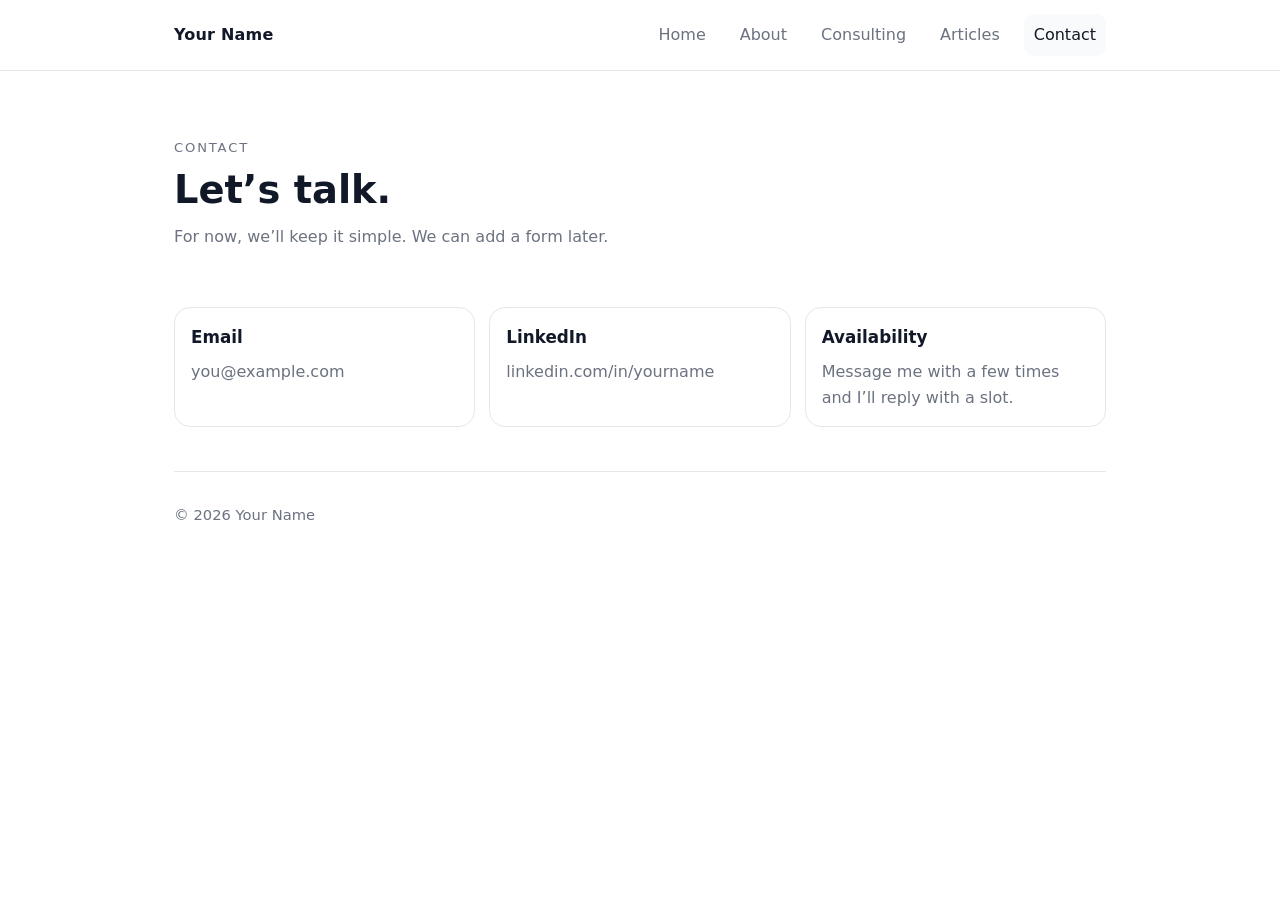
==== contact.html @ c05986ee "Create contact.html" ====
<!doctype html>
<html lang="en">
<head>
  <meta charset="utf-8" />
  <meta name="viewport" content="width=device-width, initial-scale=1" />
  <title>Contact — Your Name</title>
  <link rel="stylesheet" href="style.css" />
</head>
<body>
  <header class="header">
    <div class="container header-inner">
      <div class="brand"><a href="index.html">Your Name</a></div>
      <nav class="nav">
        <a href="index.html">Home</a>
        <a href="about.html">About</a>
        <a href="consulting.html">Consulting</a>
        <a href="articles.html">Articles</a>
        <a class="active" href="contact.html">Contact</a>
      </nav>
    </div>
  </header>

  <main class="container">
    <section class="hero">
      <p class="kicker">Contact</p>
      <h1>Let’s talk.</h1>
      <p class="subtitle">For now, we’ll keep it simple. We can add a form later.</p>
    </section>

    <section class="grid">
      <div class="card">
        <h2>Email</h2>
        <p><a href="mailto:you@example.com">you@example.com</a></p>
      </div>
      <div class="card">
        <h2>LinkedIn</h2>
        <p><a href="#">linkedin.com/in/yourname</a></p>
      </div>
      <div class="card">
        <h2>Availability</h2>
        <p>Message me with a few times and I’ll reply with a slot.</p>
      </div>
    </section>

    <footer class="footer">
      <p>© <span id="year"></span> Your Name</p>
    </footer>
  </main>

  <script>
    document.getElementById("year").textContent = new Date().getFullYear();
  </script>
</body>
</html>
---- style.css ----
:root{
  --text:#111827;
  --muted:#6B7280;
  --line:#E5E7EB;
  --bg:#FFFFFF;
  --soft:#F9FAFB;
  --max: 980px;
}

*{ box-sizing:border-box; }
html,body{ margin:0; padding:0; }
body{
  font-family: ui-sans-serif, system-ui, -apple-system, Segoe UI, Roboto, Arial;
  color: var(--text);
  background: var(--bg);
  line-height: 1.6;
}

a{ color: inherit; text-decoration: none; }
a:hover{ text-decoration: underline; }

.container{ max-width: var(--max); margin: 0 auto; padding: 24px; }

.header{
  border-bottom: 1px solid var(--line);
  background: var(--bg);
}
.header-inner{
  display:flex;
  align-items:center;
  justify-content:space-between;
  gap:16px;
  padding: 14px 24px;
}
.brand{
  font-weight: 700;
  letter-spacing: .2px;
}
.nav{ display:flex; gap:14px; flex-wrap:wrap; justify-content:flex-end; }
.nav a{
  color: var(--muted);
  padding: 8px 10px;
  border-radius: 10px;
}
.nav a.active, .nav a:hover{
  color: var(--text);
  background: var(--soft);
  text-decoration:none;
}

.hero{ padding: 42px 0 18px; }
.kicker{
  color: var(--muted);
  text-transform: uppercase;
  letter-spacing: .14em;
  font-size: .82rem;
  margin: 0 0 10px;
}
h1{
  font-size: clamp(2rem, 3vw, 2.75rem);
  line-height: 1.15;
  margin: 0 0 12px;
}
.subtitle{
  color: var(--muted);
  max-width: 70ch;
  margin: 0 0 18px;
}

.actions{ display:flex; gap:12px; flex-wrap:wrap; margin: 18px 0 6px; }
.button{
  display:inline-block;
  padding: 10px 14px;
  border-radius: 12px;
  border: 1px solid var(--line);
  background: var(--text);
  color: white;
  font-weight: 600;
}
.button.secondary{
  background: var(--bg);
  color: var(--text);
}
.button:hover{ text-decoration:none; opacity:.92; }

.grid{
  display:grid;
  gap:14px;
  grid-template-columns: repeat(12, 1fr);
  margin: 22px 0 44px;
}
.card{
  grid-column: span 12;
  border: 1px solid var(--line);
  border-radius: 16px;
  padding: 16px;
  background: var(--bg);
}
.card h2{ margin: 0 0 8px; font-size: 1.05rem; }
.card p{ margin: 0; color: var(--muted); }

@media (min-width: 860px){
  .card{ grid-column: span 4; }
}

.footer{
  border-top: 1px solid var(--line);
  margin-top: 34px;
  padding-top: 16px;
  color: var(--muted);
  font-size: .92rem;
}
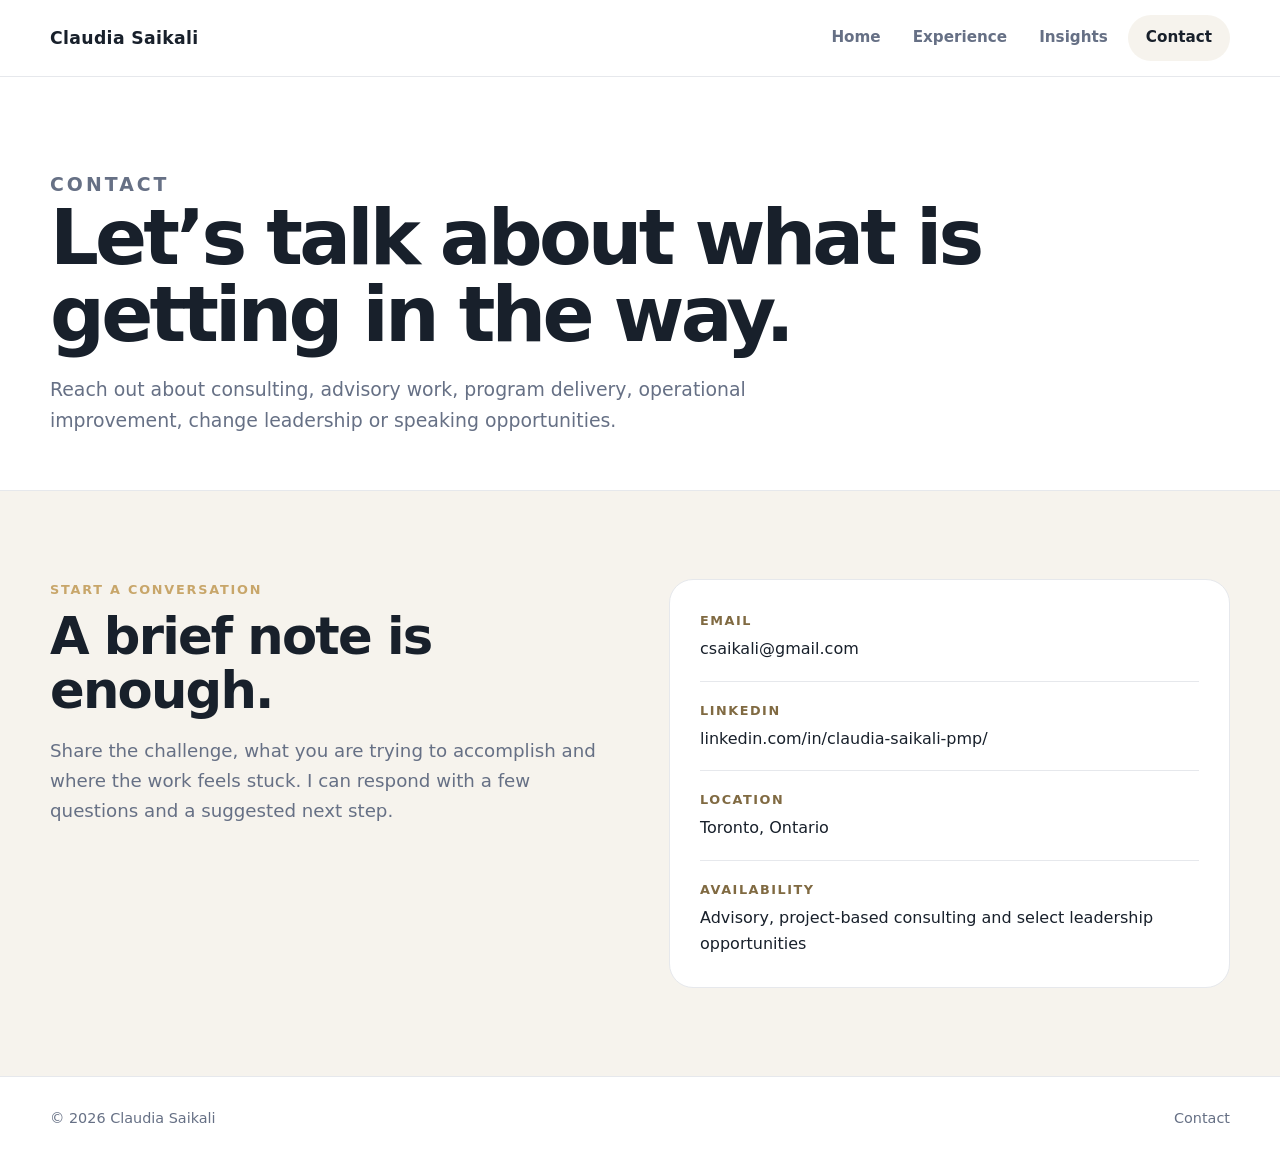
==== commit fb8b924c: "Add files via upload" ====
--- a/contact.html
+++ b/contact.html
@@ -3,52 +3,52 @@
 <head>
   <meta charset="utf-8" />
   <meta name="viewport" content="width=device-width, initial-scale=1" />
-  <title>Contact — Your Name</title>
+  <title>Contact | Claudia Saikali</title>
+  <meta name="description" content="Contact Claudia Saikali to discuss consulting, advisory or leadership opportunities." />
   <link rel="stylesheet" href="style.css" />
 </head>
 <body>
-  <header class="header">
-    <div class="container header-inner">
-      <div class="brand"><a href="index.html">Your Name</a></div>
-      <nav class="nav">
-        <a href="index.html">Home</a>
-        <a href="about.html">About</a>
-        <a href="consulting.html">Consulting</a>
-        <a href="articles.html">Articles</a>
-        <a class="active" href="contact.html">Contact</a>
-      </nav>
+<header class="site-header">
+  <div class="container header-inner">
+    <a class="brand" href="index.html">Claudia Saikali</a>
+    <nav class="nav">
+      <a href="index.html">Home</a>
+      <a href="experience.html">Experience</a>
+      <a href="insights.html">Insights</a>
+      <a class="contact-link active" href="contact.html">Contact</a>
+    </nav>
+  </div>
+</header>
+
+<main>
+  <section class="page-hero">
+    <div class="container">
+      <p class="eyebrow">Contact</p>
+      <h1>Let’s talk about what is getting in the way.</h1>
+      <p>Reach out about consulting, advisory work, program delivery, operational improvement, change leadership or speaking opportunities.</p>
     </div>
-  </header>
+  </section>
 
-  <main class="container">
-    <section class="hero">
-      <p class="kicker">Contact</p>
-      <h1>Let’s talk.</h1>
-      <p class="subtitle">For now, we’ll keep it simple. We can add a form later.</p>
-    </section>
+  <section class="section soft">
+    <div class="container contact-layout">
+      <div>
+        <span class="section-number">Start a conversation</span>
+        <h2 style="font-size:clamp(2rem,4vw,3.4rem);line-height:1.05;margin:0 0 18px">A brief note is enough.</h2>
+        <p class="section-intro">Share the challenge, what you are trying to accomplish and where the work feels stuck. I can respond with a few questions and a suggested next step.</p>
+      </div>
+      <div class="contact-panel">
+        <div class="contact-list">
+          <div class="contact-item"><span class="contact-label">Email</span><a href="mailto:csaikali@gmail.com">csaikali@gmail.com</a></div>
+          <div class="contact-item"><span class="contact-label">LinkedIn</span><a href="https://linkedin.com/in/claudia-saikali-pmp/" target="_blank" rel="noreferrer">linkedin.com/in/claudia-saikali-pmp/</a></div>
+          <div class="contact-item"><span class="contact-label">Location</span>Toronto, Ontario</div>
+          <div class="contact-item"><span class="contact-label">Availability</span>Advisory, project-based consulting and select leadership opportunities</div>
+        </div>
+      </div>
+    </div>
+  </section>
+</main>
 
-    <section class="grid">
-      <div class="card">
-        <h2>Email</h2>
-        <p><a href="mailto:you@example.com">you@example.com</a></p>
-      </div>
-      <div class="card">
-        <h2>LinkedIn</h2>
-        <p><a href="#">linkedin.com/in/yourname</a></p>
-      </div>
-      <div class="card">
-        <h2>Availability</h2>
-        <p>Message me with a few times and I’ll reply with a slot.</p>
-      </div>
-    </section>
-
-    <footer class="footer">
-      <p>© <span id="year"></span> Your Name</p>
-    </footer>
-  </main>
-
-  <script>
-    document.getElementById("year").textContent = new Date().getFullYear();
-  </script>
+<footer class="footer"><div class="container footer-inner"><span>© <span id="year"></span> Claudia Saikali</span><span>Contact</span></div></footer>
+<script>document.getElementById("year").textContent = new Date().getFullYear();</script>
 </body>
 </html>
--- a/style.css
+++ b/style.css
@@ -1,112 +1,201 @@
 :root{
-  --text:#111827;
-  --muted:#6B7280;
-  --line:#E5E7EB;
-  --bg:#FFFFFF;
-  --soft:#F9FAFB;
-  --max: 980px;
-}
-
-*{ box-sizing:border-box; }
-html,body{ margin:0; padding:0; }
+  --ink:#18202b;
+  --muted:#667085;
+  --line:#e6e8ec;
+  --paper:#ffffff;
+  --soft:#f6f3ed;
+  --warm:#c8a66a;
+  --dark:#17202a;
+  --max:1180px;
+}
+
+*{box-sizing:border-box}
+html{scroll-behavior:smooth}
 body{
-  font-family: ui-sans-serif, system-ui, -apple-system, Segoe UI, Roboto, Arial;
-  color: var(--text);
-  background: var(--bg);
-  line-height: 1.6;
-}
-
-a{ color: inherit; text-decoration: none; }
-a:hover{ text-decoration: underline; }
-
-.container{ max-width: var(--max); margin: 0 auto; padding: 24px; }
-
-.header{
-  border-bottom: 1px solid var(--line);
-  background: var(--bg);
+  margin:0;
+  font-family:Inter, ui-sans-serif, system-ui, -apple-system, BlinkMacSystemFont, "Segoe UI", sans-serif;
+  color:var(--ink);
+  background:var(--paper);
+  line-height:1.65;
+}
+img{max-width:100%;display:block}
+a{color:inherit;text-decoration:none}
+a:hover{text-decoration:none}
+.container{width:min(var(--max), calc(100% - 40px));margin:0 auto}
+
+.site-header{
+  position:sticky;top:0;z-index:20;
+  background:rgba(255,255,255,.94);
+  backdrop-filter:blur(12px);
+  border-bottom:1px solid var(--line);
 }
 .header-inner{
-  display:flex;
-  align-items:center;
-  justify-content:space-between;
-  gap:16px;
-  padding: 14px 24px;
-}
-.brand{
-  font-weight: 700;
-  letter-spacing: .2px;
-}
-.nav{ display:flex; gap:14px; flex-wrap:wrap; justify-content:flex-end; }
+  min-height:76px;
+  display:flex;align-items:center;justify-content:space-between;gap:24px;
+}
+.brand{font-weight:800;letter-spacing:.02em;font-size:1.08rem}
+.nav{display:flex;gap:8px;align-items:center;flex-wrap:wrap}
 .nav a{
-  color: var(--muted);
-  padding: 8px 10px;
-  border-radius: 10px;
-}
-.nav a.active, .nav a:hover{
-  color: var(--text);
-  background: var(--soft);
-  text-decoration:none;
-}
-
-.hero{ padding: 42px 0 18px; }
-.kicker{
-  color: var(--muted);
-  text-transform: uppercase;
-  letter-spacing: .14em;
-  font-size: .82rem;
-  margin: 0 0 10px;
-}
-h1{
-  font-size: clamp(2rem, 3vw, 2.75rem);
-  line-height: 1.15;
-  margin: 0 0 12px;
-}
-.subtitle{
-  color: var(--muted);
-  max-width: 70ch;
-  margin: 0 0 18px;
-}
-
-.actions{ display:flex; gap:12px; flex-wrap:wrap; margin: 18px 0 6px; }
+  color:var(--muted);
+  padding:10px 12px;border-radius:999px;font-weight:600;font-size:.95rem
+}
+.nav a:hover,.nav a.active{color:var(--ink);background:var(--soft)}
+.nav .contact-link{background:var(--ink);color:white;padding-inline:18px}
+.nav .contact-link:hover{background:#2b3643;color:white}
+
+.hero{
+  min-height:76vh;
+  display:grid;grid-template-columns:1.25fr .75fr;
+  gap:68px;align-items:center;
+  padding:92px 0 76px;
+}
+.eyebrow{
+  margin:0 0 18px;
+  color:#806a42;
+  text-transform:uppercase;
+  font-weight:800;letter-spacing:.16em;font-size:.78rem
+}
+.hero h1{
+  font-size:clamp(3rem,6vw,5.8rem);
+  line-height:.98;letter-spacing:-.055em;
+  margin:0 0 26px;
+  max-width:920px
+}
+.hero-copy{
+  font-size:1.22rem;color:var(--muted);max-width:760px;margin:0 0 30px
+}
+.actions{display:flex;gap:12px;flex-wrap:wrap}
 .button{
-  display:inline-block;
-  padding: 10px 14px;
-  border-radius: 12px;
-  border: 1px solid var(--line);
-  background: var(--text);
-  color: white;
-  font-weight: 600;
-}
-.button.secondary{
-  background: var(--bg);
-  color: var(--text);
-}
-.button:hover{ text-decoration:none; opacity:.92; }
-
-.grid{
-  display:grid;
-  gap:14px;
-  grid-template-columns: repeat(12, 1fr);
-  margin: 22px 0 44px;
-}
-.card{
-  grid-column: span 12;
-  border: 1px solid var(--line);
-  border-radius: 16px;
-  padding: 16px;
-  background: var(--bg);
-}
-.card h2{ margin: 0 0 8px; font-size: 1.05rem; }
-.card p{ margin: 0; color: var(--muted); }
-
-@media (min-width: 860px){
-  .card{ grid-column: span 4; }
-}
-
-.footer{
-  border-top: 1px solid var(--line);
-  margin-top: 34px;
-  padding-top: 16px;
-  color: var(--muted);
-  font-size: .92rem;
-}
+  display:inline-flex;align-items:center;justify-content:center;
+  padding:13px 18px;border-radius:999px;
+  background:var(--ink);color:white;font-weight:750;
+  border:1px solid var(--ink)
+}
+.button:hover{background:#2b3643}
+.button.secondary{background:white;color:var(--ink);border-color:#cfd4dc}
+.button.secondary:hover{background:var(--soft)}
+
+.portrait-card{
+  background:var(--soft);
+  border:1px solid var(--line);
+  border-radius:28px;padding:18px;
+  box-shadow:0 24px 70px rgba(24,32,43,.10)
+}
+.portrait-placeholder{
+  aspect-ratio:4/5;border-radius:20px;
+  background:
+    linear-gradient(135deg,rgba(200,166,106,.20),rgba(24,32,43,.08)),
+    url('profile.jpg') center/cover no-repeat;
+  display:flex;align-items:flex-end
+}
+.portrait-note{
+  margin:0;padding:14px 16px;color:var(--muted);font-size:.88rem
+}
+
+.section{padding:88px 0}
+.section.soft{background:var(--soft)}
+.section.dark{background:var(--dark);color:white}
+.section-head{max-width:820px;margin-bottom:46px}
+.section-number{
+  display:block;color:var(--warm);font-weight:800;letter-spacing:.14em;
+  font-size:.8rem;text-transform:uppercase;margin-bottom:10px
+}
+.section h2{
+  margin:0 0 18px;
+  font-size:clamp(2rem,4vw,3.5rem);
+  line-height:1.05;letter-spacing:-.035em
+}
+.section-intro{font-size:1.14rem;color:var(--muted);margin:0}
+.dark .section-intro{color:#cbd2d9}
+
+.problem-grid,.service-grid,.proof-grid,.article-grid{
+  display:grid;grid-template-columns:repeat(3,1fr);gap:18px
+}
+.problem,.service,.proof,.article-card{
+  border:1px solid var(--line);border-radius:20px;padding:26px;background:white
+}
+.problem span,.method-step span{
+  color:var(--warm);font-weight:800;font-size:.84rem;letter-spacing:.08em
+}
+.problem h3,.service h3,.article-card h3{margin:9px 0 10px;font-size:1.22rem}
+.problem p,.service p,.article-card p{margin:0;color:var(--muted)}
+
+.method-list{display:grid;gap:0;border-top:1px solid rgba(255,255,255,.18)}
+.method-step{
+  display:grid;grid-template-columns:70px 1fr;
+  gap:26px;padding:30px 0;border-bottom:1px solid rgba(255,255,255,.18)
+}
+.method-step h3{margin:0 0 8px;font-size:1.45rem}
+.method-step p{margin:0;color:#cbd2d9;max-width:760px}
+
+.service small{display:block;color:#806a42;text-transform:uppercase;letter-spacing:.12em;font-weight:800;margin-bottom:10px}
+.service ul{padding-left:18px;margin:16px 0 0;color:var(--muted)}
+.service li{margin:6px 0}
+
+.proof{text-align:left}
+.proof strong{font-size:2.15rem;line-height:1;display:block;margin-bottom:12px}
+.proof span{color:var(--muted)}
+
+.quote{
+  max-width:900px;margin:0 auto;text-align:center;
+  font-size:clamp(1.6rem,3vw,2.5rem);line-height:1.25;font-weight:700
+}
+
+.page-hero{padding:92px 0 54px;border-bottom:1px solid var(--line)}
+.page-hero h1{font-size:clamp(3rem,6vw,5rem);line-height:1;letter-spacing:-.05em;margin:0 0 20px}
+.page-hero p{font-size:1.18rem;color:var(--muted);max-width:780px;margin:0}
+
+.timeline{display:grid;gap:0;border-top:1px solid var(--line)}
+.timeline-item{
+  display:grid;grid-template-columns:250px 1fr;
+  gap:44px;padding:38px 0;border-bottom:1px solid var(--line)
+}
+.timeline-meta h3{margin:0 0 6px;font-size:1rem}
+.timeline-meta p{margin:0;color:var(--muted)}
+.timeline-body h2{font-size:1.45rem;margin:0 0 14px;letter-spacing:-.02em}
+.timeline-body ul{margin:0;padding-left:20px;color:var(--muted)}
+.timeline-body li{margin:8px 0}
+
+.credentials{
+  display:grid;grid-template-columns:repeat(2,1fr);gap:16px
+}
+.credential{border:1px solid var(--line);border-radius:16px;padding:20px;background:white}
+
+.article-card{transition:.2s ease}
+.article-card:hover{transform:translateY(-3px);box-shadow:0 16px 45px rgba(24,32,43,.08)}
+.article-meta{font-size:.8rem;color:#806a42;text-transform:uppercase;letter-spacing:.12em;font-weight:800}
+
+.contact-layout{
+  display:grid;grid-template-columns:1fr 1fr;gap:58px;align-items:start
+}
+.contact-panel{
+  border:1px solid var(--line);border-radius:24px;padding:30px;background:white
+}
+.contact-list{display:grid;gap:18px}
+.contact-item{padding-bottom:18px;border-bottom:1px solid var(--line)}
+.contact-item:last-child{border-bottom:0;padding-bottom:0}
+.contact-label{display:block;font-size:.8rem;text-transform:uppercase;letter-spacing:.12em;color:#806a42;font-weight:800;margin-bottom:5px}
+
+.cta-band{padding:68px 0;background:var(--warm);color:#1d1f23}
+.cta-inner{display:flex;justify-content:space-between;align-items:center;gap:24px}
+.cta-inner h2{margin:0;font-size:clamp(2rem,4vw,3.4rem);max-width:760px;line-height:1.05}
+.cta-band .button{background:#1d1f23;border-color:#1d1f23}
+
+.footer{border-top:1px solid var(--line);padding:30px 0;color:var(--muted);font-size:.9rem}
+.footer-inner{display:flex;justify-content:space-between;gap:20px;flex-wrap:wrap}
+
+@media (max-width:900px){
+  .hero{grid-template-columns:1fr;min-height:auto;padding-top:62px}
+  .portrait-card{max-width:520px}
+  .problem-grid,.service-grid,.proof-grid,.article-grid{grid-template-columns:1fr}
+  .timeline-item{grid-template-columns:1fr;gap:16px}
+  .credentials,.contact-layout{grid-template-columns:1fr}
+  .cta-inner{align-items:flex-start;flex-direction:column}
+}
+@media (max-width:680px){
+  .header-inner{align-items:flex-start;flex-direction:column;padding:14px 0}
+  .nav{width:100%;overflow-x:auto;flex-wrap:nowrap;padding-bottom:4px}
+  .hero{padding-top:54px}
+  .section{padding:68px 0}
+  .method-step{grid-template-columns:44px 1fr}
+}
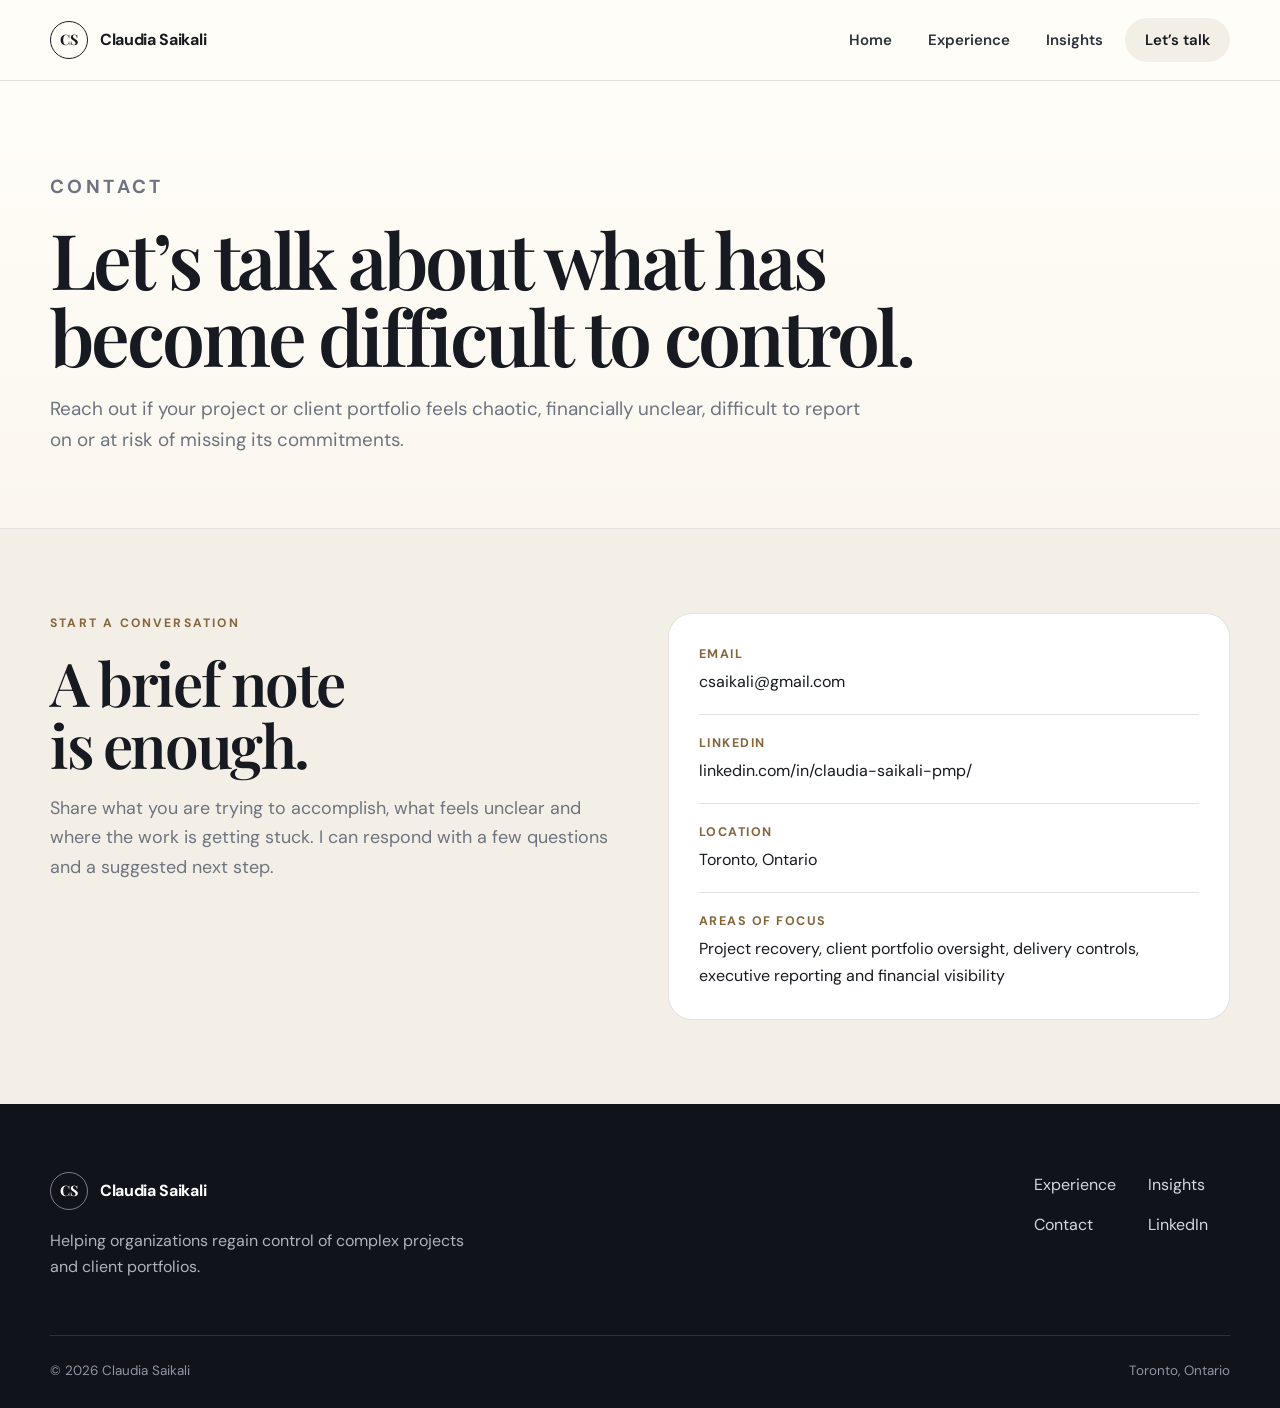
==== commit fd92fbb1: "Add files via upload" ====
--- a/contact.html
+++ b/contact.html
@@ -1,54 +1,57 @@
 <!doctype html>
-<html lang="en">
-<head>
-  <meta charset="utf-8" />
-  <meta name="viewport" content="width=device-width, initial-scale=1" />
-  <title>Contact | Claudia Saikali</title>
-  <meta name="description" content="Contact Claudia Saikali to discuss consulting, advisory or leadership opportunities." />
-  <link rel="stylesheet" href="style.css" />
+<html lang="en"><head><meta charset="utf-8"><meta name="viewport" content="width=device-width,initial-scale=1">
+<title>Contact | Claudia Saikali</title><meta name="description" content="Contact Claudia Saikali about project recovery, client portfolio oversight and delivery management.">
+<link rel="preconnect" href="https://fonts.googleapis.com">
+<link rel="preconnect" href="https://fonts.gstatic.com" crossorigin>
+<link href="https://fonts.googleapis.com/css2?family=DM+Sans:wght@400;500;600;700&family=Playfair+Display:wght@600;700&display=swap" rel="stylesheet">
+<link rel="stylesheet" href="style.css">
 </head>
 <body>
 <header class="site-header">
-  <div class="container header-inner">
-    <a class="brand" href="index.html">Claudia Saikali</a>
-    <nav class="nav">
+  <div class="shell nav-shell">
+    <a class="brand" href="index.html"><span class="brand-mark">CS</span><span>Claudia Saikali</span></a>
+    <button class="menu-toggle" type="button" aria-expanded="false" aria-controls="primary-nav">Menu</button>
+    <nav class="nav" id="primary-nav" aria-label="Primary navigation">
       <a href="index.html">Home</a>
       <a href="experience.html">Experience</a>
       <a href="insights.html">Insights</a>
-      <a class="contact-link active" href="contact.html">Contact</a>
+      <a class="nav-cta" href="contact.html">Let’s talk</a>
     </nav>
   </div>
 </header>
-
+<script>document.querySelector(".nav-cta").classList.add("active")</script>
 <main>
-  <section class="page-hero">
-    <div class="container">
-      <p class="eyebrow">Contact</p>
-      <h1>Let’s talk about what is getting in the way.</h1>
-      <p>Reach out about consulting, advisory work, program delivery, operational improvement, change leadership or speaking opportunities.</p>
+<section class="page-hero"><div class="shell"><p class="kicker">Contact</p><h1>Let’s talk about what has become difficult to control.</h1><p>Reach out if your project or client portfolio feels chaotic, financially unclear, difficult to report on or at risk of missing its commitments.</p></div></section>
+<section class="content-section" style="background:var(--cream)"><div class="shell contact-layout">
+<div><div class="section-heading"><p class="kicker">Start a conversation</p><h2>A brief note is enough.</h2></div><p style="color:var(--muted);font-size:1.12rem">Share what you are trying to accomplish, what feels unclear and where the work is getting stuck. I can respond with a few questions and a suggested next step.</p></div>
+<div class="contact-panel"><div class="contact-list">
+<div class="contact-item"><span class="contact-label">Email</span><a href="mailto:csaikali@gmail.com">csaikali@gmail.com</a></div>
+<div class="contact-item"><span class="contact-label">LinkedIn</span><a href="https://linkedin.com/in/claudia-saikali-pmp/" target="_blank" rel="noreferrer">linkedin.com/in/claudia-saikali-pmp/</a></div>
+<div class="contact-item"><span class="contact-label">Location</span>Toronto, Ontario</div>
+<div class="contact-item"><span class="contact-label">Areas of focus</span>Project recovery, client portfolio oversight, delivery controls, executive reporting and financial visibility</div>
+</div></div>
+</div></section>
+</main>
+<footer class="site-footer">
+  <div class="shell footer-grid">
+    <div>
+      <a class="brand footer-brand" href="index.html"><span class="brand-mark">CS</span><span>Claudia Saikali</span></a>
+      <p>Helping organizations regain control of complex projects and client portfolios.</p>
     </div>
-  </section>
-
-  <section class="section soft">
-    <div class="container contact-layout">
-      <div>
-        <span class="section-number">Start a conversation</span>
-        <h2 style="font-size:clamp(2rem,4vw,3.4rem);line-height:1.05;margin:0 0 18px">A brief note is enough.</h2>
-        <p class="section-intro">Share the challenge, what you are trying to accomplish and where the work feels stuck. I can respond with a few questions and a suggested next step.</p>
-      </div>
-      <div class="contact-panel">
-        <div class="contact-list">
-          <div class="contact-item"><span class="contact-label">Email</span><a href="mailto:csaikali@gmail.com">csaikali@gmail.com</a></div>
-          <div class="contact-item"><span class="contact-label">LinkedIn</span><a href="https://linkedin.com/in/claudia-saikali-pmp/" target="_blank" rel="noreferrer">linkedin.com/in/claudia-saikali-pmp/</a></div>
-          <div class="contact-item"><span class="contact-label">Location</span>Toronto, Ontario</div>
-          <div class="contact-item"><span class="contact-label">Availability</span>Advisory, project-based consulting and select leadership opportunities</div>
-        </div>
-      </div>
+    <div class="footer-links">
+      <a href="experience.html">Experience</a>
+      <a href="insights.html">Insights</a>
+      <a href="contact.html">Contact</a>
+      <a href="https://linkedin.com/in/claudia-saikali-pmp/" target="_blank" rel="noreferrer">LinkedIn</a>
     </div>
-  </section>
-</main>
-
-<footer class="footer"><div class="container footer-inner"><span>© <span id="year"></span> Claudia Saikali</span><span>Contact</span></div></footer>
-<script>document.getElementById("year").textContent = new Date().getFullYear();</script>
-</body>
-</html>
+  </div>
+  <div class="shell footer-bottom"><span>© <span id="year"></span> Claudia Saikali</span><span>Toronto, Ontario</span></div>
+</footer>
+<script>
+document.getElementById("year").textContent=new Date().getFullYear();
+const btn=document.querySelector(".menu-toggle"),nav=document.querySelector(".nav");
+if(btn){btn.addEventListener("click",()=>{const open=btn.getAttribute("aria-expanded")==="true";btn.setAttribute("aria-expanded",String(!open));nav.classList.toggle("open")})}
+const observer=new IntersectionObserver(entries=>entries.forEach(e=>{if(e.isIntersecting)e.target.classList.add("visible")}),{threshold:.12});
+document.querySelectorAll(".reveal").forEach(el=>observer.observe(el));
+</script>
+</body></html>
--- a/style.css
+++ b/style.css
@@ -1,201 +1,241 @@
+
 :root{
-  --ink:#18202b;
-  --muted:#667085;
-  --line:#e6e8ec;
-  --paper:#ffffff;
-  --soft:#f6f3ed;
-  --warm:#c8a66a;
-  --dark:#17202a;
-  --max:1180px;
-}
-
+  --ink:#171a20;
+  --ink-2:#2c323b;
+  --muted:#6d7480;
+  --paper:#fffdf8;
+  --cream:#f4efe6;
+  --cream-2:#e9dfcf;
+  --gold:#b58b52;
+  --gold-soft:#d7bd92;
+  --line:rgba(23,26,32,.12);
+  --dark-line:rgba(255,255,255,.15);
+  --shadow:0 26px 70px rgba(23,26,32,.12);
+  --radius:28px;
+  --shell:1180px;
+}
 *{box-sizing:border-box}
 html{scroll-behavior:smooth}
 body{
   margin:0;
-  font-family:Inter, ui-sans-serif, system-ui, -apple-system, BlinkMacSystemFont, "Segoe UI", sans-serif;
   color:var(--ink);
   background:var(--paper);
+  font-family:"DM Sans",system-ui,-apple-system,BlinkMacSystemFont,"Segoe UI",sans-serif;
   line-height:1.65;
-}
-img{max-width:100%;display:block}
+  -webkit-font-smoothing:antialiased
+}
+img{display:block;max-width:100%}
 a{color:inherit;text-decoration:none}
-a:hover{text-decoration:none}
-.container{width:min(var(--max), calc(100% - 40px));margin:0 auto}
+button{font:inherit}
+.shell{width:min(var(--shell),calc(100% - 44px));margin-inline:auto}
+.skip-link{position:fixed;left:16px;top:-100px;z-index:100;background:var(--ink);color:#fff;padding:10px 14px;border-radius:8px}
+.skip-link:focus{top:16px}
 
 .site-header{
-  position:sticky;top:0;z-index:20;
-  background:rgba(255,255,255,.94);
-  backdrop-filter:blur(12px);
-  border-bottom:1px solid var(--line);
-}
-.header-inner{
-  min-height:76px;
-  display:flex;align-items:center;justify-content:space-between;gap:24px;
-}
-.brand{font-weight:800;letter-spacing:.02em;font-size:1.08rem}
-.nav{display:flex;gap:8px;align-items:center;flex-wrap:wrap}
-.nav a{
-  color:var(--muted);
-  padding:10px 12px;border-radius:999px;font-weight:600;font-size:.95rem
-}
-.nav a:hover,.nav a.active{color:var(--ink);background:var(--soft)}
-.nav .contact-link{background:var(--ink);color:white;padding-inline:18px}
-.nav .contact-link:hover{background:#2b3643;color:white}
+  position:sticky;top:0;z-index:50;
+  background:rgba(255,253,248,.92);
+  backdrop-filter:blur(18px);
+  border-bottom:1px solid var(--line)
+}
+.nav-shell{min-height:80px;display:flex;align-items:center;justify-content:space-between;gap:28px}
+.brand{display:inline-flex;align-items:center;gap:12px;font-weight:700;letter-spacing:-.02em}
+.brand-mark{
+  width:38px;height:38px;border:1px solid var(--ink);border-radius:50%;
+  display:grid;place-items:center;font-family:"Playfair Display",Georgia,serif;font-size:.9rem
+}
+.nav{display:flex;align-items:center;gap:8px}
+.nav a{padding:10px 14px;border-radius:999px;color:var(--ink-2);font-weight:600;font-size:.94rem}
+.nav a:hover,.nav a.active{background:var(--cream);color:var(--ink)}
+.nav .nav-cta{background:var(--ink);color:#fff;padding-inline:20px}
+.nav .nav-cta:hover{background:#2a3038;color:#fff}
+.menu-toggle{display:none}
 
 .hero{
-  min-height:76vh;
-  display:grid;grid-template-columns:1.25fr .75fr;
-  gap:68px;align-items:center;
-  padding:92px 0 76px;
-}
-.eyebrow{
-  margin:0 0 18px;
-  color:#806a42;
-  text-transform:uppercase;
-  font-weight:800;letter-spacing:.16em;font-size:.78rem
-}
-.hero h1{
-  font-size:clamp(3rem,6vw,5.8rem);
-  line-height:.98;letter-spacing:-.055em;
-  margin:0 0 26px;
-  max-width:920px
-}
-.hero-copy{
-  font-size:1.22rem;color:var(--muted);max-width:760px;margin:0 0 30px
-}
-.actions{display:flex;gap:12px;flex-wrap:wrap}
+  position:relative;overflow:hidden;
+  padding:96px 0 48px;
+  background:
+    radial-gradient(circle at 80% 18%,rgba(215,189,146,.28),transparent 27%),
+    linear-gradient(180deg,var(--paper) 0%,#fbf7ef 100%)
+}
+.hero::after{
+  content:"";position:absolute;right:-140px;top:150px;width:330px;height:330px;border-radius:50%;
+  border:1px solid rgba(181,139,82,.24)
+}
+.hero-grid{display:grid;grid-template-columns:1.2fr .8fr;gap:72px;align-items:center}
+.kicker{margin:0 0 18px;color:#85653c;text-transform:uppercase;letter-spacing:.18em;font-size:.76rem;font-weight:700}
+.kicker.light{color:var(--gold-soft)}
+.hero h1,.page-hero h1,.section-heading h2,.method-header h2,.profile-copy h2,.cta-grid h2{
+  margin:0;font-family:"Playfair Display",Georgia,serif;font-weight:600;letter-spacing:-.04em;text-wrap:balance
+}
+.hero h1{font-size:clamp(3.5rem,6.3vw,6.2rem);line-height:.98;max-width:860px}
+.hero-lead{margin:30px 0 0;max-width:760px;color:var(--muted);font-size:clamp(1.08rem,1.8vw,1.32rem);line-height:1.75}
+.hero-lead strong{color:var(--ink)}
+.hero-actions{display:flex;align-items:center;gap:22px;flex-wrap:wrap;margin-top:34px}
 .button{
-  display:inline-flex;align-items:center;justify-content:center;
-  padding:13px 18px;border-radius:999px;
-  background:var(--ink);color:white;font-weight:750;
-  border:1px solid var(--ink)
-}
-.button:hover{background:#2b3643}
-.button.secondary{background:white;color:var(--ink);border-color:#cfd4dc}
-.button.secondary:hover{background:var(--soft)}
-
-.portrait-card{
-  background:var(--soft);
-  border:1px solid var(--line);
-  border-radius:28px;padding:18px;
-  box-shadow:0 24px 70px rgba(24,32,43,.10)
-}
-.portrait-placeholder{
-  aspect-ratio:4/5;border-radius:20px;
-  background:
-    linear-gradient(135deg,rgba(200,166,106,.20),rgba(24,32,43,.08)),
-    url('profile.jpg') center/cover no-repeat;
-  display:flex;align-items:flex-end
-}
-.portrait-note{
-  margin:0;padding:14px 16px;color:var(--muted);font-size:.88rem
-}
-
-.section{padding:88px 0}
-.section.soft{background:var(--soft)}
-.section.dark{background:var(--dark);color:white}
-.section-head{max-width:820px;margin-bottom:46px}
-.section-number{
-  display:block;color:var(--warm);font-weight:800;letter-spacing:.14em;
-  font-size:.8rem;text-transform:uppercase;margin-bottom:10px
-}
-.section h2{
-  margin:0 0 18px;
-  font-size:clamp(2rem,4vw,3.5rem);
-  line-height:1.05;letter-spacing:-.035em
-}
-.section-intro{font-size:1.14rem;color:var(--muted);margin:0}
-.dark .section-intro{color:#cbd2d9}
-
-.problem-grid,.service-grid,.proof-grid,.article-grid{
-  display:grid;grid-template-columns:repeat(3,1fr);gap:18px
-}
-.problem,.service,.proof,.article-card{
-  border:1px solid var(--line);border-radius:20px;padding:26px;background:white
-}
-.problem span,.method-step span{
-  color:var(--warm);font-weight:800;font-size:.84rem;letter-spacing:.08em
-}
-.problem h3,.service h3,.article-card h3{margin:9px 0 10px;font-size:1.22rem}
-.problem p,.service p,.article-card p{margin:0;color:var(--muted)}
-
-.method-list{display:grid;gap:0;border-top:1px solid rgba(255,255,255,.18)}
-.method-step{
-  display:grid;grid-template-columns:70px 1fr;
-  gap:26px;padding:30px 0;border-bottom:1px solid rgba(255,255,255,.18)
-}
-.method-step h3{margin:0 0 8px;font-size:1.45rem}
-.method-step p{margin:0;color:#cbd2d9;max-width:760px}
-
-.service small{display:block;color:#806a42;text-transform:uppercase;letter-spacing:.12em;font-weight:800;margin-bottom:10px}
-.service ul{padding-left:18px;margin:16px 0 0;color:var(--muted)}
-.service li{margin:6px 0}
-
-.proof{text-align:left}
-.proof strong{font-size:2.15rem;line-height:1;display:block;margin-bottom:12px}
-.proof span{color:var(--muted)}
-
-.quote{
-  max-width:900px;margin:0 auto;text-align:center;
-  font-size:clamp(1.6rem,3vw,2.5rem);line-height:1.25;font-weight:700
-}
-
-.page-hero{padding:92px 0 54px;border-bottom:1px solid var(--line)}
-.page-hero h1{font-size:clamp(3rem,6vw,5rem);line-height:1;letter-spacing:-.05em;margin:0 0 20px}
-.page-hero p{font-size:1.18rem;color:var(--muted);max-width:780px;margin:0}
-
-.timeline{display:grid;gap:0;border-top:1px solid var(--line)}
-.timeline-item{
-  display:grid;grid-template-columns:250px 1fr;
-  gap:44px;padding:38px 0;border-bottom:1px solid var(--line)
-}
-.timeline-meta h3{margin:0 0 6px;font-size:1rem}
-.timeline-meta p{margin:0;color:var(--muted)}
-.timeline-body h2{font-size:1.45rem;margin:0 0 14px;letter-spacing:-.02em}
+  display:inline-flex;align-items:center;justify-content:center;min-height:52px;padding:0 22px;border-radius:999px;
+  font-weight:700;transition:.2s ease
+}
+.button:hover{transform:translateY(-2px)}
+.button-dark{background:var(--ink);color:#fff}
+.button-dark:hover{background:#2b3139}
+.button-light{background:#fff;color:var(--ink)}
+.text-link{display:inline-flex;align-items:center;gap:8px;font-weight:700;border-bottom:1px solid rgba(23,26,32,.25);padding-bottom:3px}
+.text-link span{transition:transform .2s ease}
+.text-link:hover span{transform:translateX(3px)}
+.trust-row{display:flex;gap:18px;flex-wrap:wrap;margin-top:42px;color:var(--muted);font-size:.87rem}
+.trust-row span:not(:last-child)::after{content:"•";margin-left:18px;color:var(--gold)}
+
+.portrait-wrap{position:relative;max-width:440px;margin-left:auto}
+.portrait-wrap img{
+  width:100%;aspect-ratio:4/5;object-fit:cover;border-radius:48% 48% 30px 30px;box-shadow:var(--shadow);position:relative;z-index:2
+}
+.portrait-accent{position:absolute;inset:26px -22px -22px 26px;border:1px solid rgba(181,139,82,.45);border-radius:48% 48% 30px 30px}
+.portrait-caption{
+  position:absolute;z-index:3;left:-34px;bottom:28px;background:rgba(255,253,248,.95);backdrop-filter:blur(12px);
+  padding:18px 20px;border-radius:18px;box-shadow:0 16px 44px rgba(23,26,32,.12);width:min(280px,78%)
+}
+.portrait-caption strong,.portrait-caption span{display:block}
+.portrait-caption span{color:var(--muted);font-size:.86rem;margin-top:3px}
+
+.hero-stats{display:grid;grid-template-columns:repeat(3,1fr);margin-top:84px;border-top:1px solid var(--line);position:relative;z-index:3}
+.hero-stats div{padding:28px 28px 0;border-right:1px solid var(--line)}
+.hero-stats div:first-child{padding-left:0}.hero-stats div:last-child{border-right:0}
+.hero-stats strong{display:block;font-family:"Playfair Display",Georgia,serif;font-size:clamp(1.8rem,3vw,2.6rem);line-height:1}
+.hero-stats span{display:block;color:var(--muted);font-size:.9rem;margin-top:9px}
+
+.section{padding:104px 0}
+.section-heading{max-width:850px}
+.section-heading h2,.method-header h2,.profile-copy h2,.cta-grid h2{font-size:clamp(2.5rem,4.7vw,4.7rem);line-height:1.04}
+.section-heading.narrow{max-width:790px}
+
+.problem-section{background:var(--cream)}
+.problem-intro{display:grid;grid-template-columns:.95fr 1.05fr;gap:90px;align-items:start}
+.problem-intro p{margin:0;color:var(--ink-2);font-size:1.18rem;line-height:1.8}
+.problem-list{margin-top:62px;border-top:1px solid var(--line)}
+.problem-item{display:grid;grid-template-columns:95px 1fr;gap:34px;padding:34px 0;border-bottom:1px solid var(--line)}
+.problem-number{font-family:"Playfair Display",Georgia,serif;color:var(--gold);font-size:1.5rem}
+.problem-item h3{margin:0 0 8px;font-size:clamp(1.3rem,2vw,1.8rem)}
+.problem-item p{margin:0;color:var(--muted);max-width:780px}
+
+.outcomes-section{background:var(--paper)}
+.outcome-grid{display:grid;grid-template-columns:repeat(2,1fr);gap:18px;margin-top:56px}
+.outcome-card{padding:28px;border:1px solid var(--line);border-radius:20px;background:#fff}
+.outcome-card span{display:block;color:var(--gold);font-size:.78rem;font-weight:700;letter-spacing:.14em;text-transform:uppercase}
+.outcome-card h3{margin:34px 0 10px;font-family:"Playfair Display",Georgia,serif;font-size:1.7rem;line-height:1.2}
+.outcome-card p{margin:0;color:var(--muted)}
+
+.services-section{background:#f8f5ef}
+.service-layout{margin-top:58px}
+.service-feature{display:grid;grid-template-columns:100px 1fr;gap:36px;padding:46px 0;border-top:1px solid var(--line)}
+.service-feature:last-child{border-bottom:1px solid var(--line)}
+.service-index{font-family:"Playfair Display",Georgia,serif;color:var(--gold);font-size:1.4rem}
+.service-label{margin:0 0 12px;color:#85653c;text-transform:uppercase;letter-spacing:.15em;font-size:.75rem;font-weight:700}
+.service-feature h3{margin:0;max-width:820px;font-family:"Playfair Display",Georgia,serif;font-size:clamp(1.9rem,3.3vw,3.1rem);line-height:1.14}
+.service-feature p{color:var(--muted);max-width:830px}
+.service-feature ul{display:grid;grid-template-columns:repeat(3,1fr);gap:16px;list-style:none;padding:0;margin:28px 0 0}
+.service-feature li{background:var(--cream);border-radius:16px;padding:17px 17px 17px 38px;position:relative;color:var(--ink-2);font-size:.94rem}
+.service-feature li::before{content:"";position:absolute;left:18px;top:24px;width:8px;height:8px;background:var(--gold);border-radius:50%}
+
+.method-section{background:var(--ink);color:#fff}
+.method-header{display:grid;grid-template-columns:1.1fr .9fr;gap:80px;align-items:end}
+.method-header>p{margin:0;color:#c6cbd2;font-size:1.1rem}
+.method-grid{display:grid;grid-template-columns:repeat(5,1fr);margin-top:60px;border-top:1px solid var(--dark-line);border-bottom:1px solid var(--dark-line)}
+.method-card{min-height:330px;padding:30px 23px;border-right:1px solid var(--dark-line)}
+.method-card:last-child{border-right:0}
+.method-card span{color:var(--gold-soft);font-size:.8rem;font-weight:700}
+.method-card h3{margin:54px 0 16px;font-family:"Playfair Display",Georgia,serif;font-size:1.75rem}
+.method-card p{margin:0;color:#c6cbd2;font-size:.94rem}
+
+.know-section{background:var(--cream-2)}
+.know-grid{display:grid;grid-template-columns:.85fr 1.15fr;gap:90px}
+.check-list{display:grid;grid-template-columns:repeat(2,1fr);gap:14px}
+.check-item{background:rgba(255,255,255,.55);border:1px solid rgba(23,26,32,.08);border-radius:16px;padding:17px 18px 17px 46px;position:relative;color:var(--ink-2)}
+.check-item::before{content:"✓";position:absolute;left:18px;top:16px;color:var(--gold);font-weight:800}
+
+.before-after-section{background:var(--paper)}
+.before-after-grid{display:grid;grid-template-columns:1fr 1fr;gap:24px;margin-top:58px}
+.ba-card{padding:34px;border-radius:24px}
+.ba-card.before{background:#f2ede6}.ba-card.after{background:var(--ink);color:#fff}
+.ba-card h3{margin:0 0 24px;font-family:"Playfair Display",Georgia,serif;font-size:2rem}
+.ba-card ul{margin:0;padding-left:20px}
+.ba-card li{margin:10px 0;color:var(--muted)}
+.ba-card.after li{color:#c8cdd3}
+
+.profile-section{background:#eee4d6}
+.profile-grid{display:grid;grid-template-columns:.8fr 1.2fr;gap:90px;align-items:center}
+.profile-image img{width:100%;max-width:430px;aspect-ratio:4/5;object-fit:cover;border-radius:var(--radius);box-shadow:var(--shadow)}
+.profile-copy p{color:var(--ink-2);font-size:1.08rem;margin:24px 0 0}
+.credential-pills{display:flex;gap:10px;flex-wrap:wrap;margin:30px 0 28px}
+.credential-pills span{padding:9px 13px;border:1px solid rgba(23,26,32,.18);border-radius:999px;background:rgba(255,255,255,.4);font-size:.85rem;font-weight:600}
+
+.cta-section{background:var(--ink);color:#fff;padding:96px 0}
+.cta-grid{display:grid;grid-template-columns:1.1fr .9fr;gap:80px;align-items:center}
+.cta-grid p{color:#c6cbd2;font-size:1.12rem;margin:0 0 26px}
+
+.page-hero{padding:90px 0 54px;border-bottom:1px solid var(--line);background:linear-gradient(180deg,var(--paper),#fbf7ef)}
+.page-hero h1{font-size:clamp(3rem,6vw,5.2rem);line-height:1}
+.page-hero p{font-size:1.18rem;color:var(--muted);max-width:820px}
+.page-hero .actions{display:flex;gap:12px;flex-wrap:wrap;margin-top:26px}
+.content-section{padding:84px 0}
+.timeline{border-top:1px solid var(--line)}
+.timeline-item{display:grid;grid-template-columns:250px 1fr;gap:44px;padding:38px 0;border-bottom:1px solid var(--line)}
+.timeline-meta h3{margin:0 0 5px}.timeline-meta p{margin:0;color:var(--muted)}
+.timeline-body h2{margin:0 0 14px;font-size:1.45rem}
 .timeline-body ul{margin:0;padding-left:20px;color:var(--muted)}
 .timeline-body li{margin:8px 0}
-
-.credentials{
-  display:grid;grid-template-columns:repeat(2,1fr);gap:16px
-}
-.credential{border:1px solid var(--line);border-radius:16px;padding:20px;background:white}
-
-.article-card{transition:.2s ease}
-.article-card:hover{transform:translateY(-3px);box-shadow:0 16px 45px rgba(24,32,43,.08)}
-.article-meta{font-size:.8rem;color:#806a42;text-transform:uppercase;letter-spacing:.12em;font-weight:800}
-
-.contact-layout{
-  display:grid;grid-template-columns:1fr 1fr;gap:58px;align-items:start
-}
-.contact-panel{
-  border:1px solid var(--line);border-radius:24px;padding:30px;background:white
-}
+.credentials{display:grid;grid-template-columns:repeat(2,1fr);gap:16px}
+.credential{background:#fff;border:1px solid var(--line);border-radius:16px;padding:20px}
+
+.article-grid{display:grid;grid-template-columns:repeat(3,1fr);gap:18px}
+.article-card{background:#fff;border:1px solid var(--line);border-radius:20px;padding:26px;transition:.2s ease}
+.article-card:hover{transform:translateY(-3px);box-shadow:0 16px 45px rgba(23,26,32,.08)}
+.article-meta{font-size:.78rem;color:#85653c;text-transform:uppercase;letter-spacing:.12em;font-weight:700}
+.article-card h3{margin:20px 0 10px;font-size:1.35rem}
+.article-card p{margin:0;color:var(--muted)}
+
+.contact-layout{display:grid;grid-template-columns:1fr 1fr;gap:56px;align-items:start}
+.contact-panel{background:#fff;border:1px solid var(--line);border-radius:24px;padding:30px}
 .contact-list{display:grid;gap:18px}
 .contact-item{padding-bottom:18px;border-bottom:1px solid var(--line)}
 .contact-item:last-child{border-bottom:0;padding-bottom:0}
-.contact-label{display:block;font-size:.8rem;text-transform:uppercase;letter-spacing:.12em;color:#806a42;font-weight:800;margin-bottom:5px}
-
-.cta-band{padding:68px 0;background:var(--warm);color:#1d1f23}
-.cta-inner{display:flex;justify-content:space-between;align-items:center;gap:24px}
-.cta-inner h2{margin:0;font-size:clamp(2rem,4vw,3.4rem);max-width:760px;line-height:1.05}
-.cta-band .button{background:#1d1f23;border-color:#1d1f23}
-
-.footer{border-top:1px solid var(--line);padding:30px 0;color:var(--muted);font-size:.9rem}
-.footer-inner{display:flex;justify-content:space-between;gap:20px;flex-wrap:wrap}
-
-@media (max-width:900px){
-  .hero{grid-template-columns:1fr;min-height:auto;padding-top:62px}
-  .portrait-card{max-width:520px}
-  .problem-grid,.service-grid,.proof-grid,.article-grid{grid-template-columns:1fr}
-  .timeline-item{grid-template-columns:1fr;gap:16px}
-  .credentials,.contact-layout{grid-template-columns:1fr}
-  .cta-inner{align-items:flex-start;flex-direction:column}
-}
-@media (max-width:680px){
-  .header-inner{align-items:flex-start;flex-direction:column;padding:14px 0}
-  .nav{width:100%;overflow-x:auto;flex-wrap:nowrap;padding-bottom:4px}
-  .hero{padding-top:54px}
-  .section{padding:68px 0}
-  .method-step{grid-template-columns:44px 1fr}
-}
+.contact-label{display:block;color:#85653c;font-size:.78rem;font-weight:700;text-transform:uppercase;letter-spacing:.12em;margin-bottom:5px}
+
+.site-footer{background:#101319;color:#fff;padding:68px 0 26px}
+.footer-grid{display:grid;grid-template-columns:1fr auto;gap:50px}
+.footer-grid p{color:#aeb4bd;max-width:440px;margin:18px 0 0}
+.footer-brand .brand-mark{border-color:rgba(255,255,255,.45)}
+.footer-links{display:grid;grid-template-columns:repeat(2,1fr);gap:14px 32px;align-content:start}
+.footer-links a{color:#d5d8dd}
+.footer-bottom{display:flex;justify-content:space-between;gap:20px;color:#8f97a2;font-size:.84rem;border-top:1px solid rgba(255,255,255,.12);margin-top:54px;padding-top:24px}
+
+.reveal{opacity:0;transform:translateY(22px);transition:opacity .7s ease,transform .7s ease}
+.reveal.visible{opacity:1;transform:translateY(0)}
+@media (prefers-reduced-motion:reduce){html{scroll-behavior:auto}.reveal{opacity:1;transform:none;transition:none}}
+
+@media(max-width:980px){
+  .hero-grid,.problem-intro,.method-header,.know-grid,.profile-grid,.cta-grid{grid-template-columns:1fr}
+  .hero-visual{max-width:520px}.portrait-wrap{margin-left:0}
+  .method-grid{grid-template-columns:repeat(2,1fr)}.method-card{border-bottom:1px solid var(--dark-line)}
+  .service-feature ul{grid-template-columns:1fr}
+  .outcome-grid,.before-after-grid{grid-template-columns:1fr}
+  .article-grid{grid-template-columns:1fr}
+  .contact-layout{grid-template-columns:1fr}
+}
+@media(max-width:760px){
+  .shell{width:min(100% - 28px,var(--shell))}
+  .nav-shell{min-height:70px}
+  .menu-toggle{display:inline-flex;border:1px solid var(--line);background:transparent;border-radius:999px;padding:8px 13px;font-weight:700}
+  .nav{display:none;position:absolute;top:70px;left:14px;right:14px;background:var(--paper);border:1px solid var(--line);border-radius:18px;padding:10px;box-shadow:var(--shadow);flex-direction:column;align-items:stretch}
+  .nav.open{display:flex}.nav a{text-align:center}
+  .hero{padding-top:64px}.hero h1{font-size:clamp(3rem,15vw,4.7rem)}
+  .portrait-caption{left:12px;bottom:16px}
+  .hero-stats{grid-template-columns:1fr;margin-top:64px}.hero-stats div{padding:20px 0;border-right:0;border-bottom:1px solid var(--line)}
+  .hero-stats div:last-child{border-bottom:0}
+  .section{padding:78px 0}
+  .problem-item,.service-feature{grid-template-columns:52px 1fr;gap:16px}
+  .method-grid{grid-template-columns:1fr}.method-card{min-height:auto;border-right:0}.method-card h3{margin-top:28px}
+  .check-list{grid-template-columns:1fr}
+  .footer-grid{grid-template-columns:1fr}.footer-links{grid-template-columns:1fr 1fr}
+  .footer-bottom{flex-direction:column}
+  .timeline-item{grid-template-columns:1fr;gap:16px}.credentials{grid-template-columns:1fr}
+}
